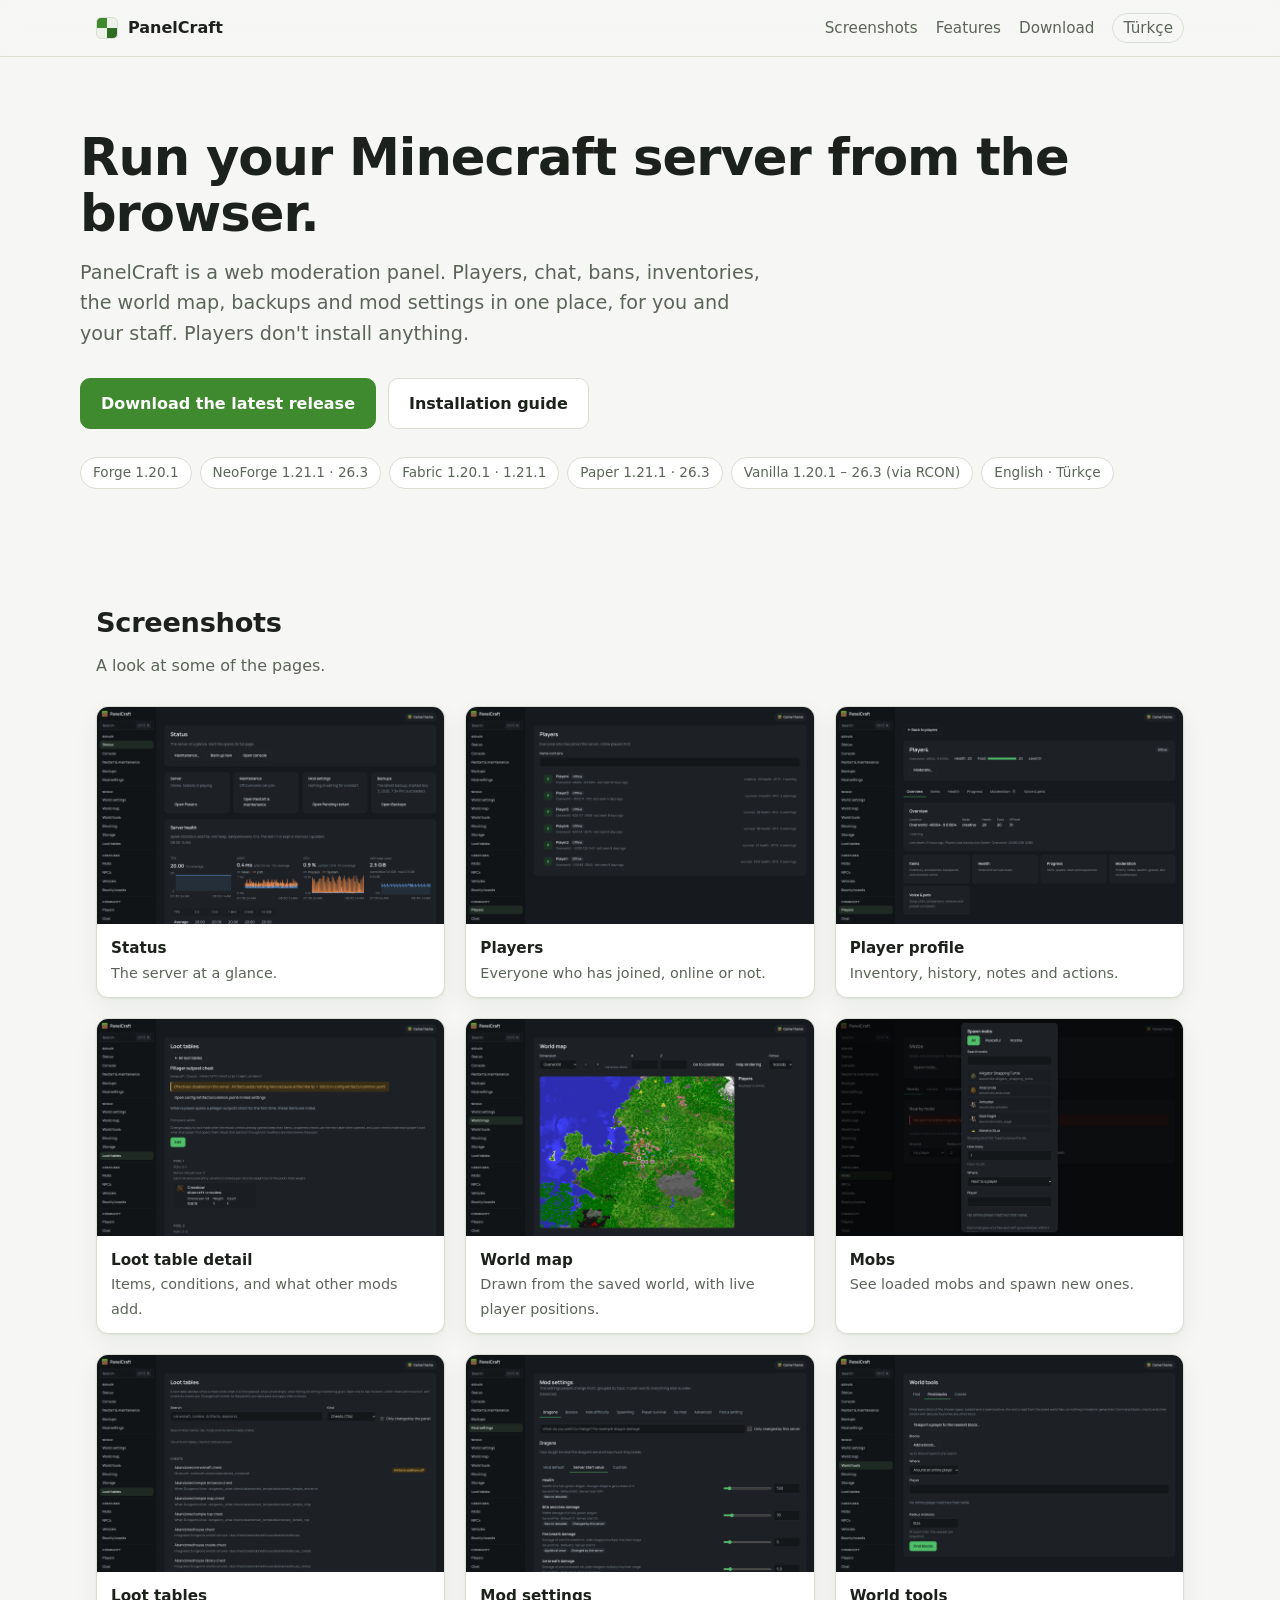
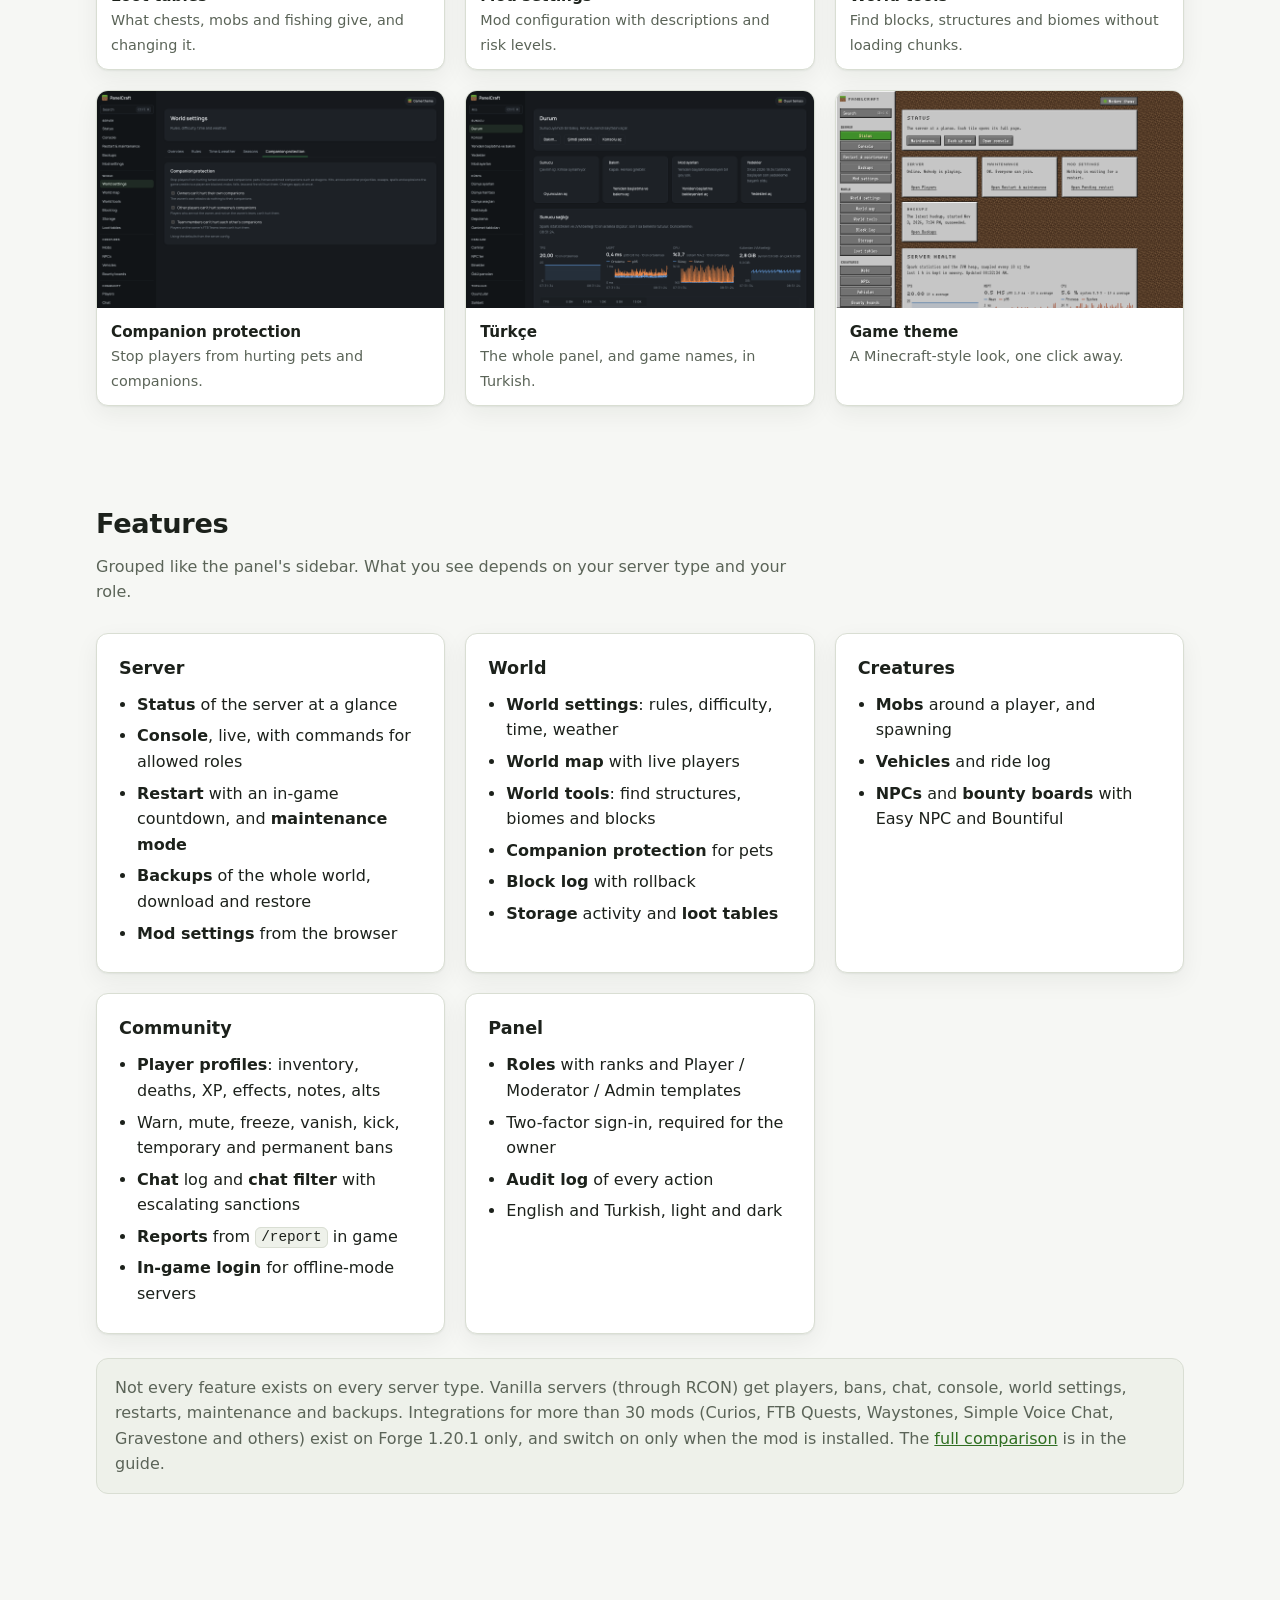
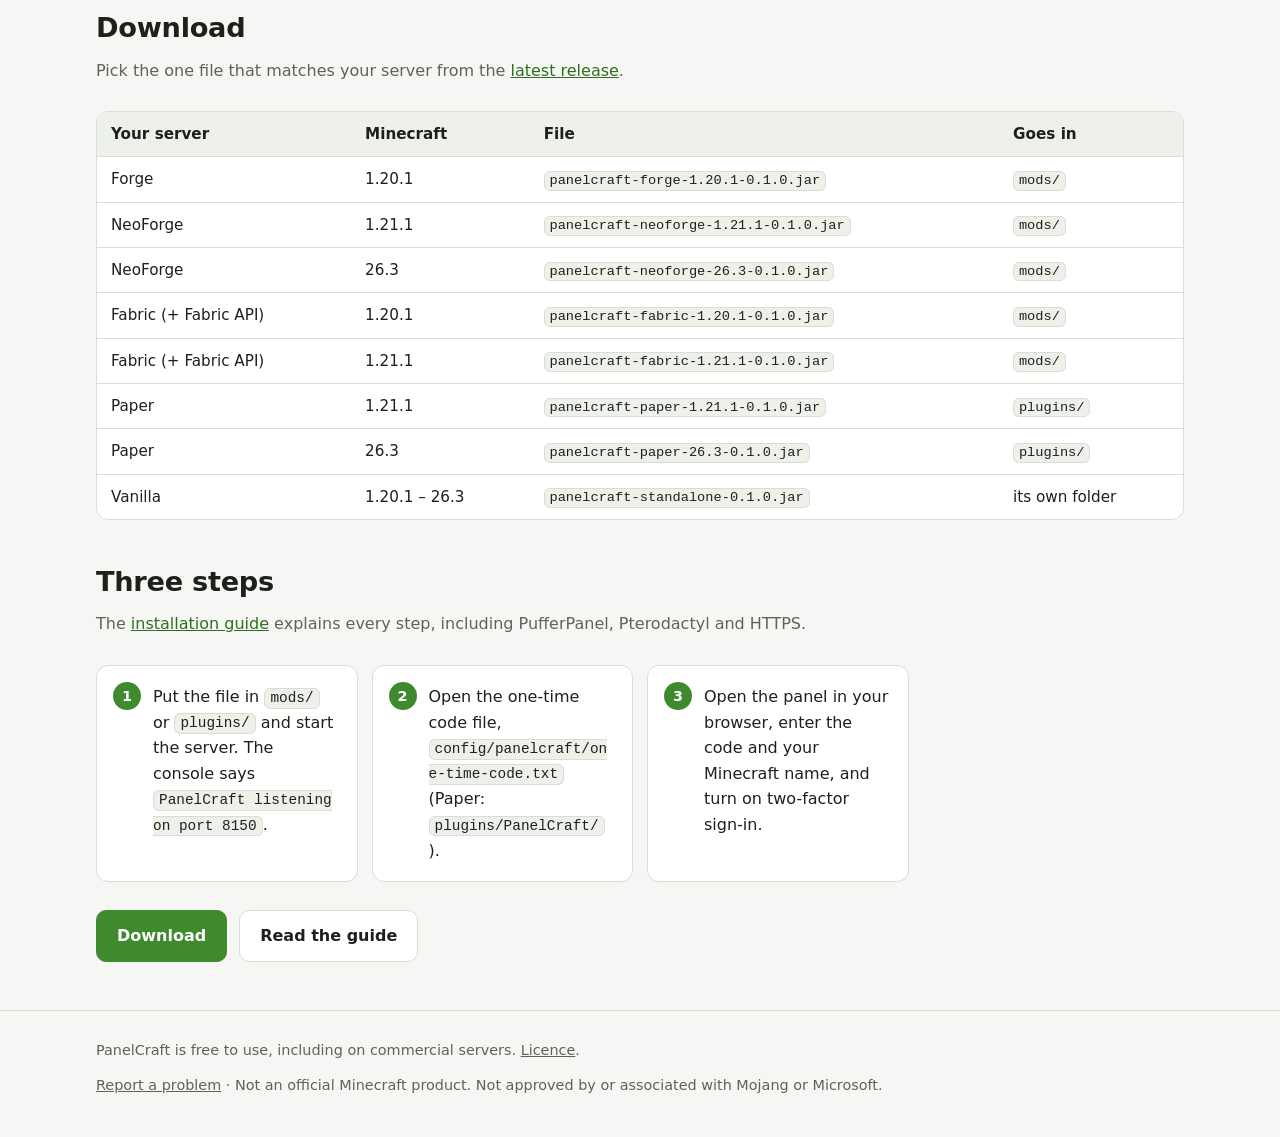
==== docs/index.html @ 31ed97be "Add the PanelCraft readme in English and Turkish, the licence, third-party notices, the project page" ====
<!doctype html>
<html lang="en">
<head>
<meta charset="utf-8">
<meta name="viewport" content="width=device-width, initial-scale=1">
<title>PanelCraft</title>
<meta name="description" content="A web moderation panel for Minecraft servers. Forge, NeoForge, Fabric, Paper and vanilla. Free to use.">
<meta name="color-scheme" content="light dark">
<link rel="alternate" hreflang="tr" href="tr.html">
<link rel="stylesheet" href="style.css">
</head>
<body>

<header class="top">
  <div class="wrap">
    <a class="brand" href="./"><span class="brand-mark" aria-hidden="true"></span>PanelCraft</a>
    <nav aria-label="Main">
      <a class="hide-sm" href="#screenshots">Screenshots</a>
      <a class="hide-sm" href="#features">Features</a>
      <a class="hide-sm" href="#download">Download</a>
      <a class="lang" href="tr.html" hreflang="tr" lang="tr">Türkçe</a>
    </nav>
  </div>
</header>

<main>
  <div class="wrap hero">
    <h1>Run your Minecraft server from the browser.</h1>
    <p class="lede">PanelCraft is a web moderation panel. Players, chat, bans, inventories, the world map, backups and mod settings in one place, for you and your staff. Players don't install anything.</p>
    <div class="cta">
      <a class="btn primary" href="https://github.com/panelcraft/panelcraft/releases/latest">Download the latest release</a>
      <a class="btn" href="https://github.com/panelcraft/panelcraft#install">Installation guide</a>
    </div>
    <ul class="platforms" aria-label="Supported servers">
      <li>Forge 1.20.1</li>
      <li>NeoForge 1.21.1 · 26.3</li>
      <li>Fabric 1.20.1 · 1.21.1</li>
      <li>Paper 1.21.1 · 26.3</li>
      <li>Vanilla 1.20.1 – 26.3 (via RCON)</li>
      <li>English · Türkçe</li>
    </ul>
  </div>

  <section id="screenshots">
    <div class="wrap">
      <h2>Screenshots</h2>
      <p class="sub">A look at some of the pages.</p>
      <div class="gallery">
        <figure class="shot" data-placeholder="status.png"><img src="screenshots/status.png" alt="Status page" loading="lazy" onerror="this.parentNode.classList.add('missing')"><figcaption><b>Status</b><span>The server at a glance.</span></figcaption></figure>
        <figure class="shot" data-placeholder="players.png"><img src="screenshots/players.png" alt="Players page" loading="lazy" onerror="this.parentNode.classList.add('missing')"><figcaption><b>Players</b><span>Everyone who has joined, online or not.</span></figcaption></figure>
        <figure class="shot" data-placeholder="profile.png"><img src="screenshots/profile.png" alt="Player profile" loading="lazy" onerror="this.parentNode.classList.add('missing')"><figcaption><b>Player profile</b><span>Inventory, history, notes and actions.</span></figcaption></figure>
        <figure class="shot" data-placeholder="loot-detail.png"><img src="screenshots/loot-detail.png" alt="Loot table detail" loading="lazy" onerror="this.parentNode.classList.add('missing')"><figcaption><b>Loot table detail</b><span>Items, conditions, and what other mods add.</span></figcaption></figure>
        <figure class="shot" data-placeholder="map.png"><img src="screenshots/map.png" alt="World map" loading="lazy" onerror="this.parentNode.classList.add('missing')"><figcaption><b>World map</b><span>Drawn from the saved world, with live player positions.</span></figcaption></figure>
        <figure class="shot" data-placeholder="spawn-mobs.png"><img src="screenshots/spawn-mobs.png" alt="Spawning mobs" loading="lazy" onerror="this.parentNode.classList.add('missing')"><figcaption><b>Mobs</b><span>See loaded mobs and spawn new ones.</span></figcaption></figure>
        <figure class="shot" data-placeholder="loot.png"><img src="screenshots/loot.png" alt="Loot tables" loading="lazy" onerror="this.parentNode.classList.add('missing')"><figcaption><b>Loot tables</b><span>What chests, mobs and fishing give, and changing it.</span></figcaption></figure>
        <figure class="shot" data-placeholder="mod-settings.png"><img src="screenshots/mod-settings.png" alt="Mod settings" loading="lazy" onerror="this.parentNode.classList.add('missing')"><figcaption><b>Mod settings</b><span>Mod configuration with descriptions and risk levels.</span></figcaption></figure>
        <figure class="shot" data-placeholder="find-blocks.png"><img src="screenshots/find-blocks.png" alt="Finding blocks" loading="lazy" onerror="this.parentNode.classList.add('missing')"><figcaption><b>World tools</b><span>Find blocks, structures and biomes without loading chunks.</span></figcaption></figure>
        <figure class="shot" data-placeholder="companion-protection.png"><img src="screenshots/companion-protection.png" alt="Companion protection" loading="lazy" onerror="this.parentNode.classList.add('missing')"><figcaption><b>Companion protection</b><span>Stop players from hurting pets and companions.</span></figcaption></figure>
        <figure class="shot" data-placeholder="turkish.png"><img src="screenshots/turkish.png" alt="The panel in Turkish" loading="lazy" onerror="this.parentNode.classList.add('missing')"><figcaption><b>Türkçe</b><span>The whole panel, and game names, in Turkish.</span></figcaption></figure>
        <figure class="shot" data-placeholder="game-theme.png"><img src="screenshots/game-theme.png" alt="Game theme" loading="lazy" onerror="this.parentNode.classList.add('missing')"><figcaption><b>Game theme</b><span>A Minecraft-style look, one click away.</span></figcaption></figure>
      </div>
    </div>
  </section>

  <section id="features">
    <div class="wrap">
      <h2>Features</h2>
      <p class="sub">Grouped like the panel's sidebar. What you see depends on your server type and your role.</p>
      <div class="groups">
        <div class="group">
          <h3>Server</h3>
          <ul>
            <li><b>Status</b> of the server at a glance</li>
            <li><b>Console</b>, live, with commands for allowed roles</li>
            <li><b>Restart</b> with an in-game countdown, and <b>maintenance mode</b></li>
            <li><b>Backups</b> of the whole world, download and restore</li>
            <li><b>Mod settings</b> from the browser</li>
          </ul>
        </div>
        <div class="group">
          <h3>World</h3>
          <ul>
            <li><b>World settings</b>: rules, difficulty, time, weather</li>
            <li><b>World map</b> with live players</li>
            <li><b>World tools</b>: find structures, biomes and blocks</li>
            <li><b>Companion protection</b> for pets</li>
            <li><b>Block log</b> with rollback</li>
            <li><b>Storage</b> activity and <b>loot tables</b></li>
          </ul>
        </div>
        <div class="group">
          <h3>Creatures</h3>
          <ul>
            <li><b>Mobs</b> around a player, and spawning</li>
            <li><b>Vehicles</b> and ride log</li>
            <li><b>NPCs</b> and <b>bounty boards</b> with Easy NPC and Bountiful</li>
          </ul>
        </div>
        <div class="group">
          <h3>Community</h3>
          <ul>
            <li><b>Player profiles</b>: inventory, deaths, XP, effects, notes, alts</li>
            <li>Warn, mute, freeze, vanish, kick, temporary and permanent bans</li>
            <li><b>Chat</b> log and <b>chat filter</b> with escalating sanctions</li>
            <li><b>Reports</b> from <code>/report</code> in game</li>
            <li><b>In-game login</b> for offline-mode servers</li>
          </ul>
        </div>
        <div class="group">
          <h3>Panel</h3>
          <ul>
            <li><b>Roles</b> with ranks and Player / Moderator / Admin templates</li>
            <li>Two-factor sign-in, required for the owner</li>
            <li><b>Audit log</b> of every action</li>
            <li>English and Turkish, light and dark</li>
          </ul>
        </div>
      </div>
      <p class="note">Not every feature exists on every server type. Vanilla servers (through RCON) get players, bans, chat, console, world settings, restarts, maintenance and backups. Integrations for more than 30 mods (Curios, FTB Quests, Waystones, Simple Voice Chat, Gravestone and others) exist on Forge 1.20.1 only, and switch on only when the mod is installed. The <a href="https://github.com/panelcraft/panelcraft#what-each-server-type-can-do">full comparison</a> is in the guide.</p>
    </div>
  </section>

  <section id="download">
    <div class="wrap">
      <h2>Download</h2>
      <p class="sub">Pick the one file that matches your server from the <a href="https://github.com/panelcraft/panelcraft/releases/latest">latest release</a>.</p>
      <div class="table-scroll">
        <table>
          <thead><tr><th>Your server</th><th>Minecraft</th><th>File</th><th>Goes in</th></tr></thead>
          <tbody>
            <tr><td>Forge</td><td>1.20.1</td><td><code>panelcraft-forge-1.20.1-0.1.0.jar</code></td><td><code>mods/</code></td></tr>
            <tr><td>NeoForge</td><td>1.21.1</td><td><code>panelcraft-neoforge-1.21.1-0.1.0.jar</code></td><td><code>mods/</code></td></tr>
            <tr><td>NeoForge</td><td>26.3</td><td><code>panelcraft-neoforge-26.3-0.1.0.jar</code></td><td><code>mods/</code></td></tr>
            <tr><td>Fabric (+ Fabric API)</td><td>1.20.1</td><td><code>panelcraft-fabric-1.20.1-0.1.0.jar</code></td><td><code>mods/</code></td></tr>
            <tr><td>Fabric (+ Fabric API)</td><td>1.21.1</td><td><code>panelcraft-fabric-1.21.1-0.1.0.jar</code></td><td><code>mods/</code></td></tr>
            <tr><td>Paper</td><td>1.21.1</td><td><code>panelcraft-paper-1.21.1-0.1.0.jar</code></td><td><code>plugins/</code></td></tr>
            <tr><td>Paper</td><td>26.3</td><td><code>panelcraft-paper-26.3-0.1.0.jar</code></td><td><code>plugins/</code></td></tr>
            <tr><td>Vanilla</td><td>1.20.1 – 26.3</td><td><code>panelcraft-standalone-0.1.0.jar</code></td><td>its own folder</td></tr>
          </tbody>
        </table>
      </div>

      <h2 style="margin-top:40px">Three steps</h2>
      <p class="sub">The <a href="https://github.com/panelcraft/panelcraft#install">installation guide</a> explains every step, including PufferPanel, Pterodactyl and HTTPS.</p>
      <ol class="steps">
        <li>Put the file in <code>mods/</code> or <code>plugins/</code> and start the server. The console says <code>PanelCraft listening on port 8150</code>.</li>
        <li>Open the one-time code file, <code>config/panelcraft/one-time-code.txt</code> (Paper: <code>plugins/PanelCraft/</code>).</li>
        <li>Open the panel in your browser, enter the code and your Minecraft name, and turn on two-factor sign-in.</li>
      </ol>
      <div class="cta" style="margin-top:28px">
        <a class="btn primary" href="https://github.com/panelcraft/panelcraft/releases/latest">Download</a>
        <a class="btn" href="https://github.com/panelcraft/panelcraft#install">Read the guide</a>
      </div>
    </div>
  </section>
</main>

<footer>
  <div class="wrap">
    <span>PanelCraft is free to use, including on commercial servers. <a href="https://github.com/panelcraft/panelcraft/blob/main/LICENSE">Licence</a>.</span>
    <span><a href="https://github.com/panelcraft/panelcraft/issues">Report a problem</a> · Not an official Minecraft product. Not approved by or associated with Mojang or Microsoft.</span>
  </div>
</footer>

</body>
</html>
---- docs/style.css ----
:root {
  --bg: #f6f7f4;
  --surface: #ffffff;
  --surface-2: #eef1ea;
  --text: #1c211b;
  --muted: #5b6458;
  --line: #d9ded3;
  --accent: #3f8a2e;
  --accent-strong: #2f6e21;
  --accent-text: #ffffff;
  --shadow: 0 1px 2px rgba(20, 30, 15, .06), 0 8px 24px rgba(20, 30, 15, .06);
  --radius: 12px;
  --max: 1120px;
  color-scheme: light;
}

@media (prefers-color-scheme: dark) {
  :root {
    --bg: #111410;
    --surface: #181c17;
    --surface-2: #1f251d;
    --text: #e7ebe3;
    --muted: #a2ab9d;
    --line: #2c3429;
    --accent: #6cc04a;
    --accent-strong: #84d364;
    --accent-text: #0d1a08;
    --shadow: 0 1px 2px rgba(0, 0, 0, .3), 0 8px 24px rgba(0, 0, 0, .25);
    color-scheme: dark;
  }
}

* { box-sizing: border-box; }

html { scroll-behavior: smooth; }

body {
  margin: 0;
  background: var(--bg);
  color: var(--text);
  font: 16px/1.6 system-ui, -apple-system, "Segoe UI", Roboto, "Helvetica Neue", Arial, sans-serif;
  -webkit-font-smoothing: antialiased;
}

a { color: var(--accent-strong); }
a:hover { text-decoration-thickness: 2px; }

code {
  font: .9em/1.4 ui-monospace, SFMono-Regular, Menlo, Consolas, monospace;
  background: var(--surface-2);
  border: 1px solid var(--line);
  border-radius: 6px;
  padding: .1em .35em;
  overflow-wrap: anywhere;
}

.wrap { max-width: var(--max); margin: 0 auto; padding: 0 16px; }

.top {
  position: sticky;
  top: 0;
  z-index: 10;
  background: color-mix(in srgb, var(--bg) 88%, transparent);
  backdrop-filter: blur(8px);
  border-bottom: 1px solid var(--line);
}
.top .wrap { display: flex; align-items: center; gap: 16px; height: 56px; }
.brand { display: flex; align-items: center; gap: 10px; font-weight: 700; color: var(--text); text-decoration: none; }
.brand-mark {
  width: 22px; height: 22px; border-radius: 5px;
  background:
    linear-gradient(var(--accent) 0 0) 0 0 / 50% 50% no-repeat,
    linear-gradient(var(--accent-strong) 0 0) 100% 100% / 50% 50% no-repeat,
    var(--surface-2);
  border: 1px solid var(--line);
}
.top nav { margin-left: auto; display: flex; gap: 18px; align-items: center; }
.top nav a { color: var(--muted); text-decoration: none; font-size: .95rem; }
.top nav a:hover { color: var(--text); }
.lang { border: 1px solid var(--line); border-radius: 999px; padding: 2px 10px; }

@media (max-width: 640px) {
  .top nav a.hide-sm { display: none; }
}

.hero { padding: 72px 0 48px; }
.hero h1 { font-size: clamp(2rem, 5vw, 3.2rem); line-height: 1.1; margin: 0 0 16px; letter-spacing: -.02em; }
.hero p.lede { font-size: 1.2rem; color: var(--muted); max-width: 680px; margin: 0 0 28px; }
.cta { display: flex; flex-wrap: wrap; gap: 12px; }
.btn {
  display: inline-flex; align-items: center; gap: 8px;
  padding: 12px 20px; border-radius: 10px; font-weight: 600; text-decoration: none;
  border: 1px solid var(--line); color: var(--text); background: var(--surface);
}
.btn.primary { background: var(--accent); border-color: var(--accent); color: var(--accent-text); }
.btn.primary:hover { background: var(--accent-strong); border-color: var(--accent-strong); }
.platforms { display: flex; flex-wrap: wrap; gap: 8px; margin-top: 28px; padding: 0; list-style: none; }
.platforms li {
  font-size: .85rem; color: var(--muted); background: var(--surface);
  border: 1px solid var(--line); border-radius: 999px; padding: 4px 12px;
}

section { padding: 48px 0; }
section h2 { font-size: 1.7rem; margin: 0 0 8px; letter-spacing: -.01em; }
section > .wrap > p.sub { color: var(--muted); margin: 0 0 28px; max-width: 720px; }

.gallery { display: grid; grid-template-columns: repeat(auto-fill, minmax(min(100%, 320px), 1fr)); gap: 20px; }
.shot {
  margin: 0; background: var(--surface); border: 1px solid var(--line);
  border-radius: var(--radius); overflow: hidden; box-shadow: var(--shadow);
}
.shot img { display: block; width: 100%; height: auto; aspect-ratio: 16 / 10; object-fit: cover; object-position: top; background: var(--surface-2); }
.shot figcaption { padding: 12px 14px; font-size: .95rem; }
.shot figcaption b { display: block; }
.shot figcaption span { color: var(--muted); font-size: .9rem; }
.shot.missing img { display: none; }
.shot.missing::before {
  content: attr(data-placeholder);
  display: flex; align-items: center; justify-content: center;
  aspect-ratio: 16 / 10; color: var(--muted); font-size: .9rem;
  background: repeating-linear-gradient(45deg, var(--surface-2) 0 12px, var(--surface) 12px 24px);
  border-bottom: 1px solid var(--line);
}

.groups { display: grid; grid-template-columns: repeat(auto-fill, minmax(min(100%, 300px), 1fr)); gap: 20px; }
.group {
  background: var(--surface); border: 1px solid var(--line); border-radius: var(--radius);
  padding: 20px 22px; box-shadow: var(--shadow);
}
.group h3 { margin: 0 0 10px; font-size: 1.1rem; }
.group ul { margin: 0; padding-left: 18px; }
.group li { margin: 6px 0; }
.group li b { font-weight: 600; }

.note {
  margin-top: 24px; padding: 16px 18px; border-radius: var(--radius);
  background: var(--surface-2); border: 1px solid var(--line); color: var(--muted);
}

.table-scroll { overflow-x: auto; border: 1px solid var(--line); border-radius: var(--radius); background: var(--surface); }
table { border-collapse: collapse; width: 100%; min-width: 560px; font-size: .95rem; }
th, td { text-align: left; padding: 10px 14px; border-bottom: 1px solid var(--line); vertical-align: top; }
th { background: var(--surface-2); font-weight: 600; }
tr:last-child td { border-bottom: 0; }

.steps { counter-reset: step; list-style: none; padding: 0; margin: 0; display: grid; gap: 14px; grid-template-columns: repeat(auto-fill, minmax(min(100%, 240px), 1fr)); }
.steps li {
  counter-increment: step; background: var(--surface); border: 1px solid var(--line);
  border-radius: var(--radius); padding: 18px 18px 18px 56px; position: relative;
}
.steps li::before {
  content: counter(step); position: absolute; left: 16px; top: 16px;
  width: 28px; height: 28px; border-radius: 50%;
  background: var(--accent); color: var(--accent-text);
  display: flex; align-items: center; justify-content: center; font-weight: 700; font-size: .9rem;
}

footer { border-top: 1px solid var(--line); padding: 28px 0 40px; color: var(--muted); font-size: .9rem; }
footer .wrap { display: flex; flex-wrap: wrap; gap: 12px 24px; justify-content: space-between; }
footer a { color: var(--muted); }
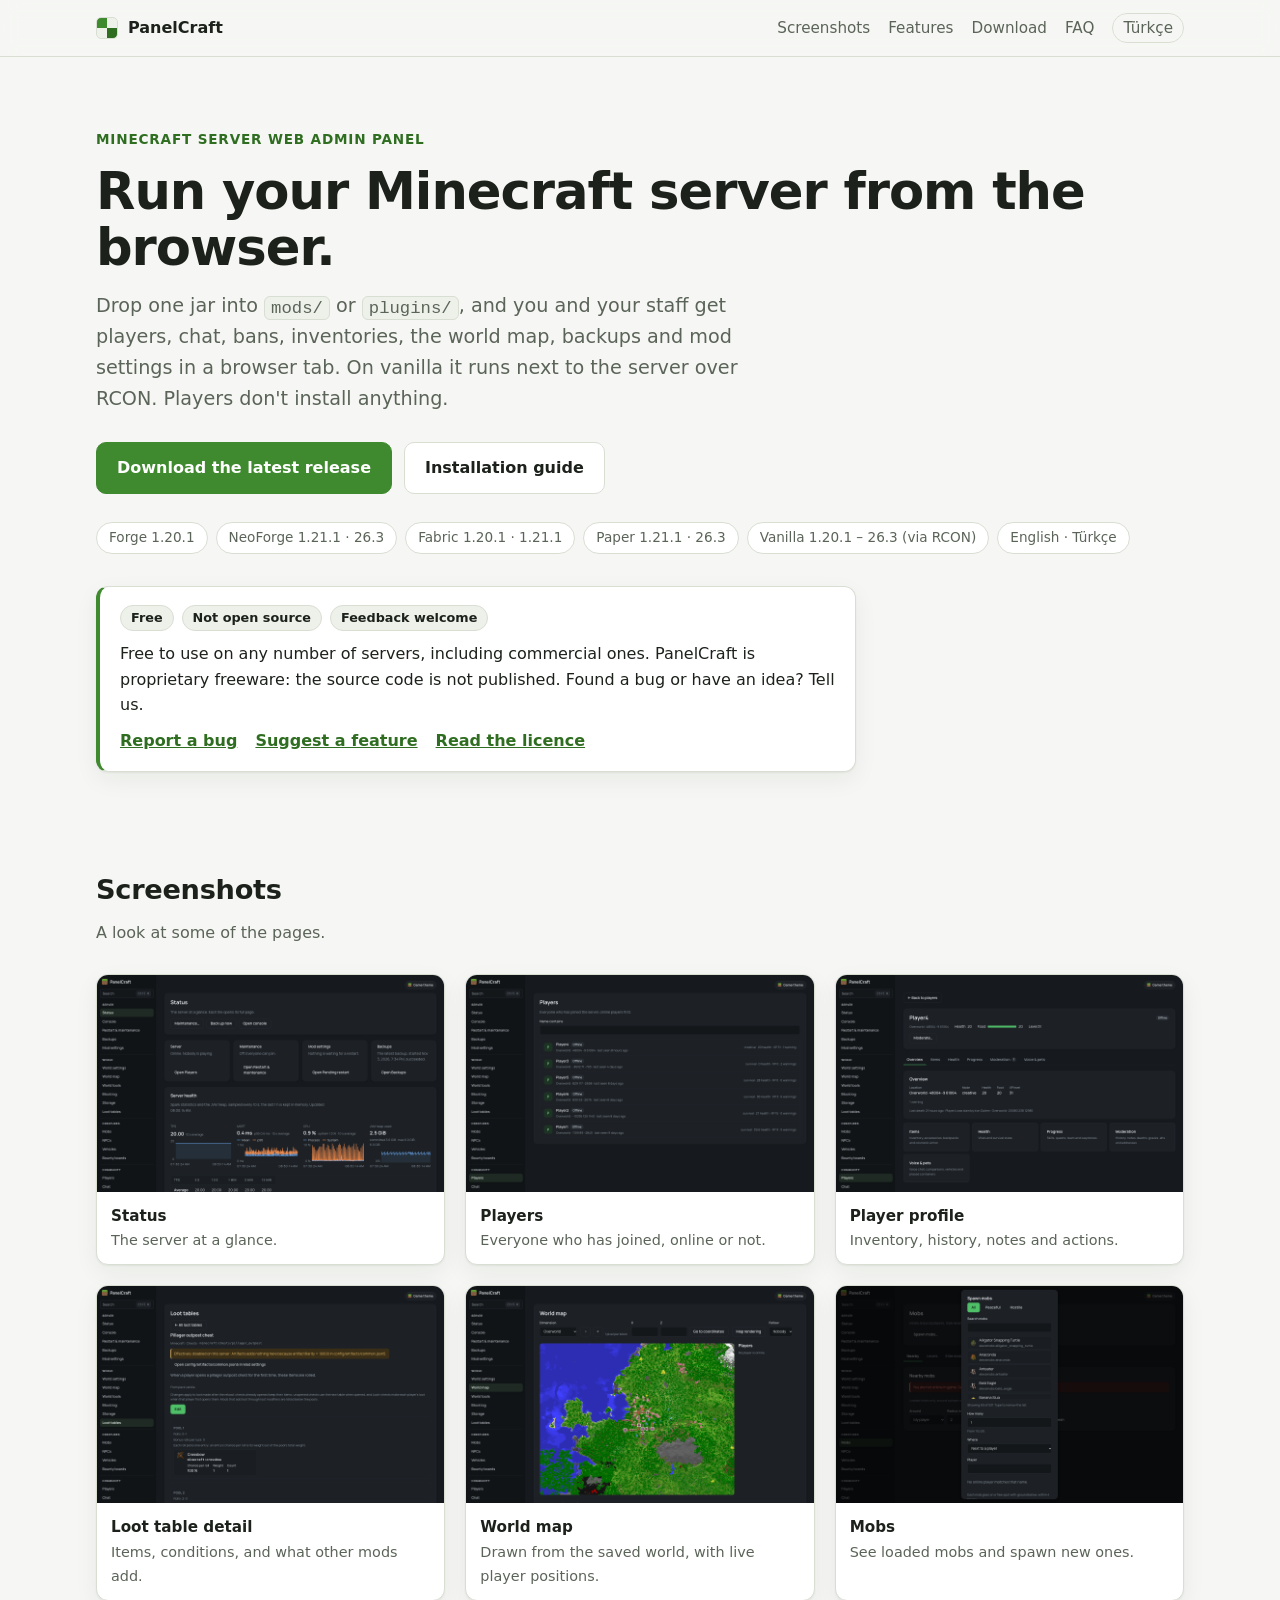
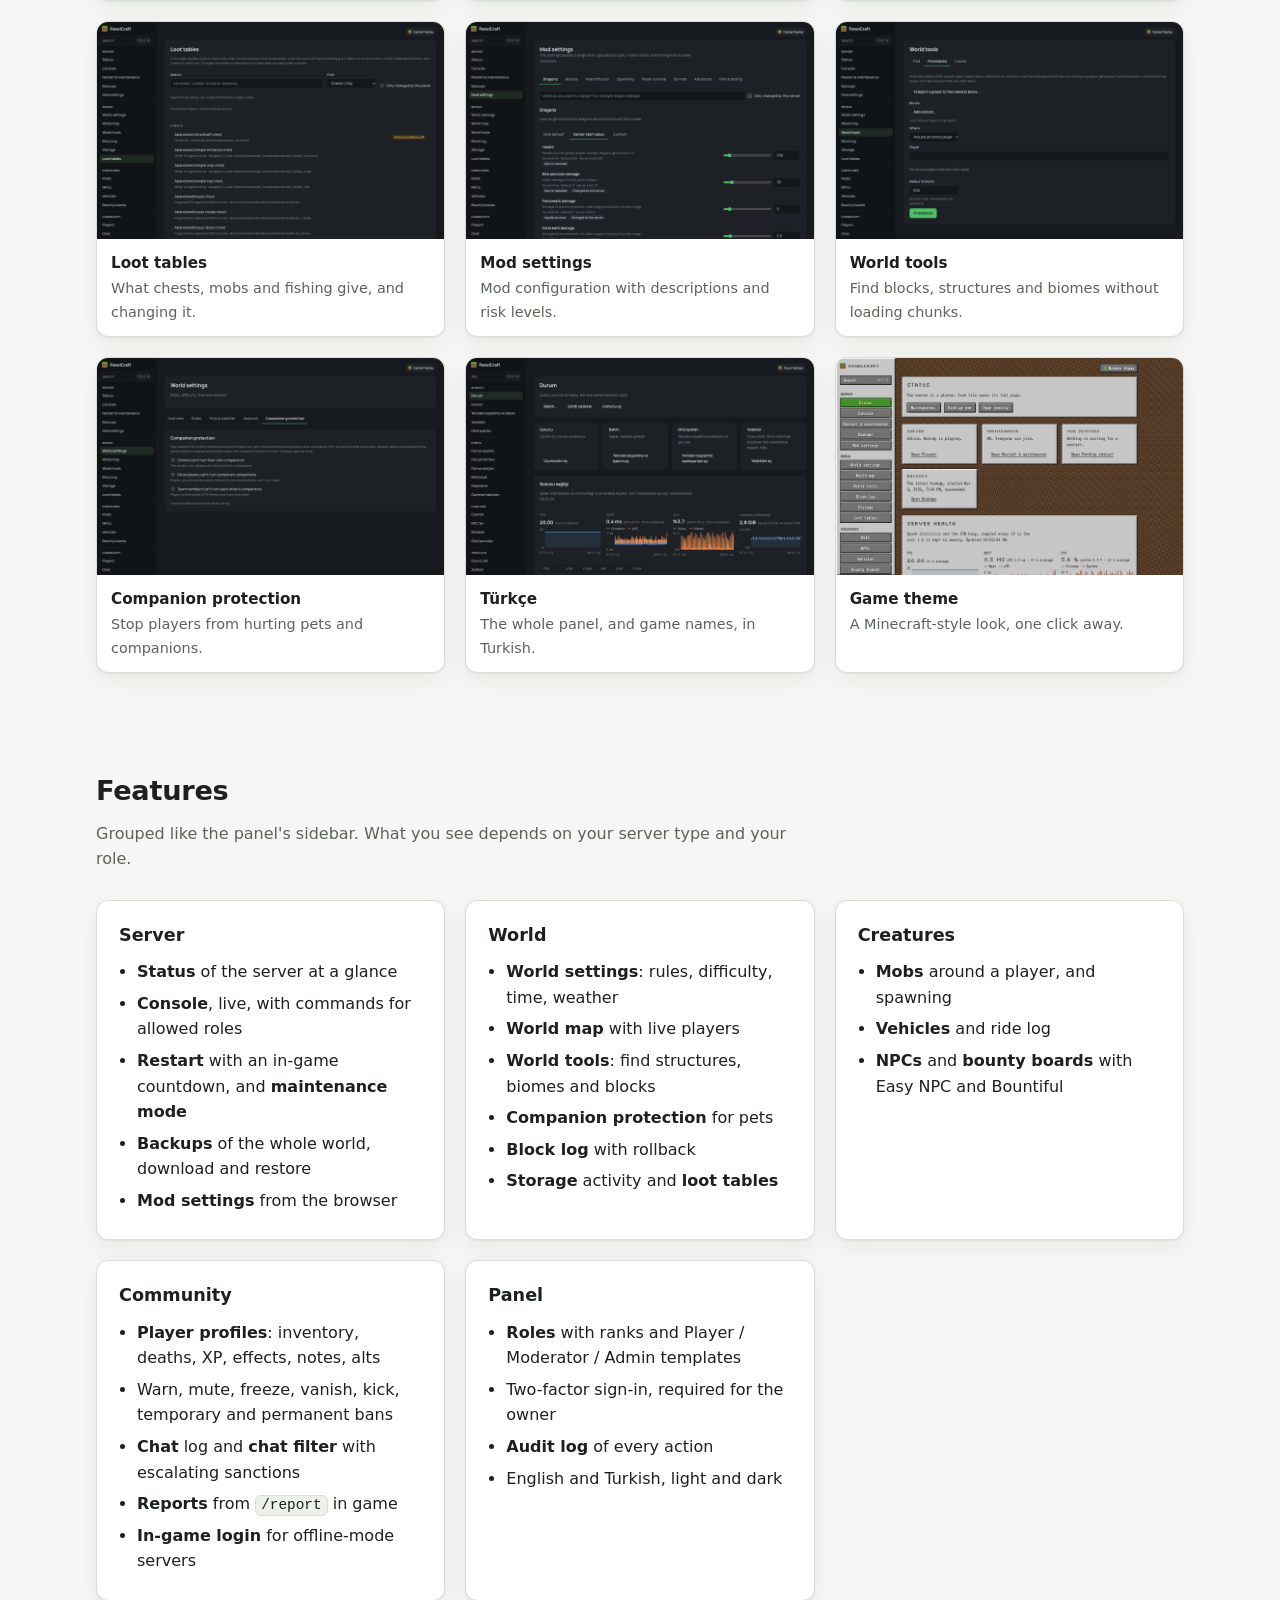
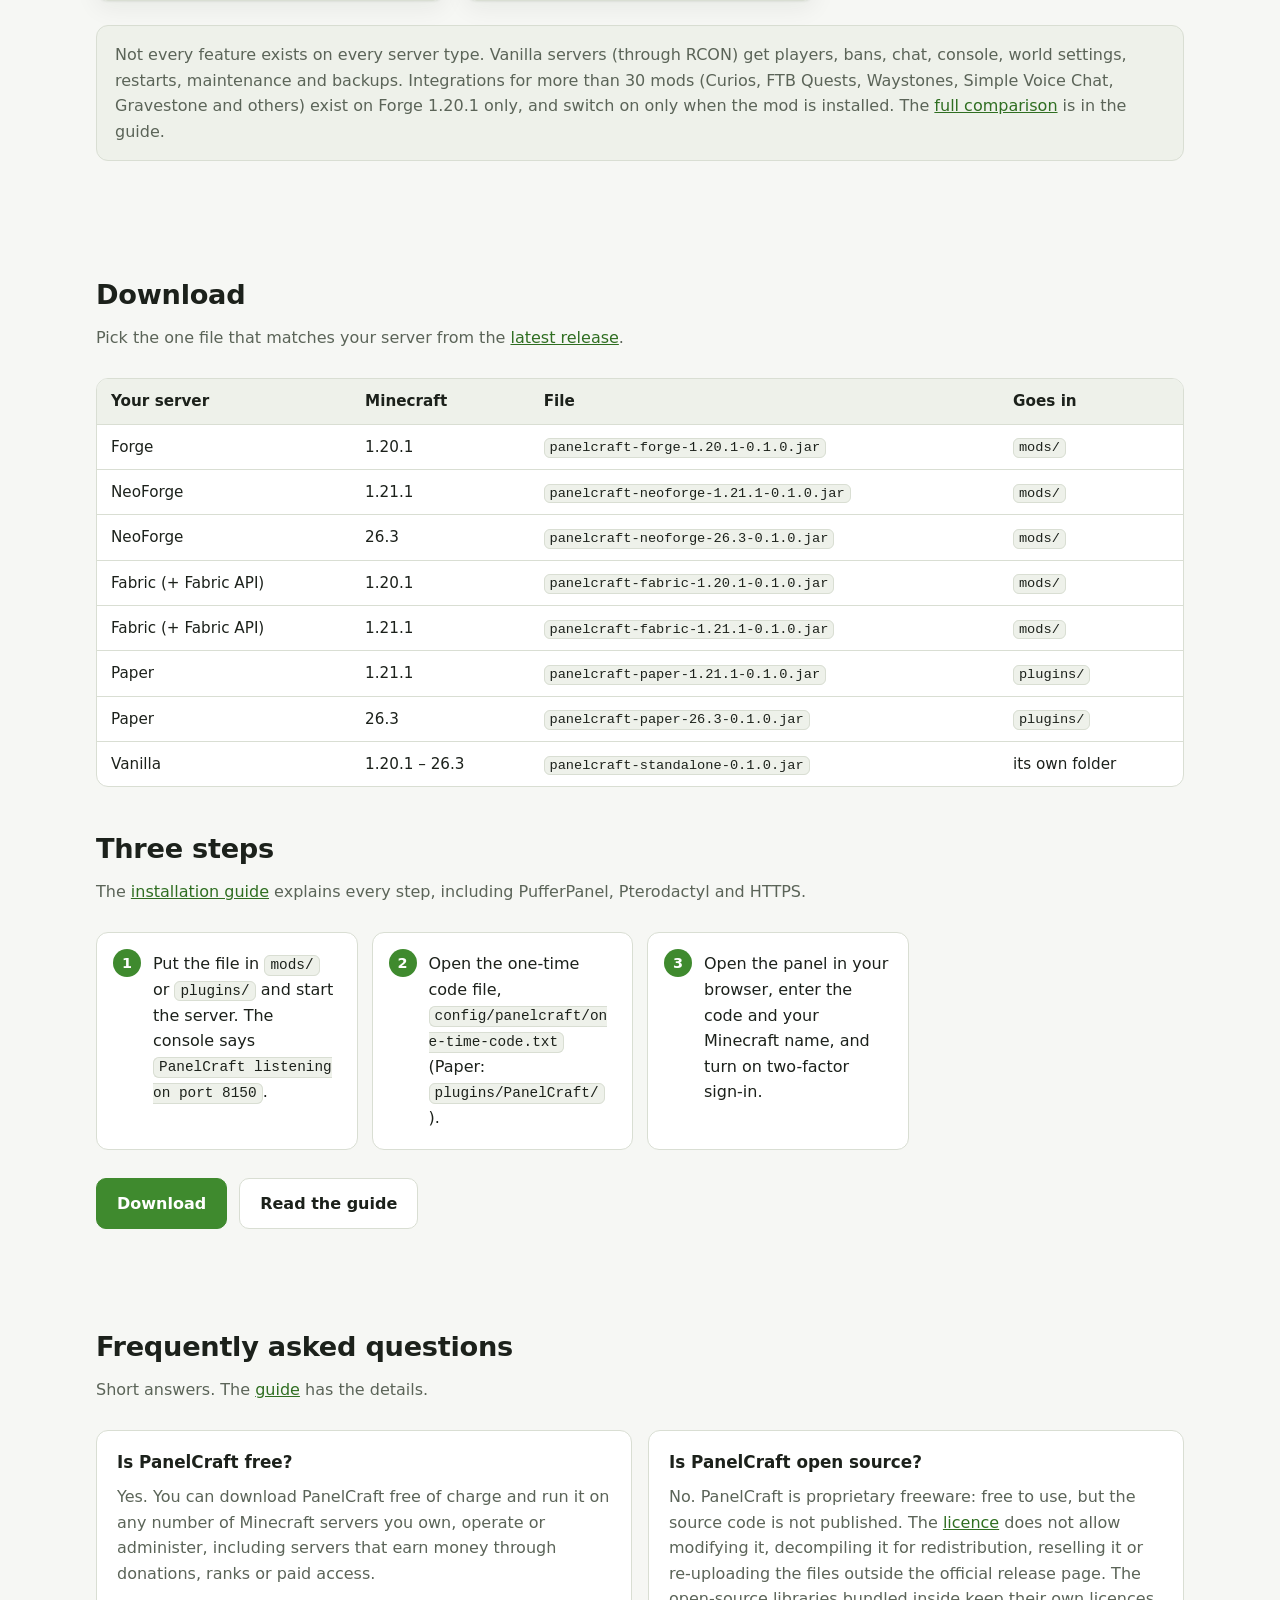
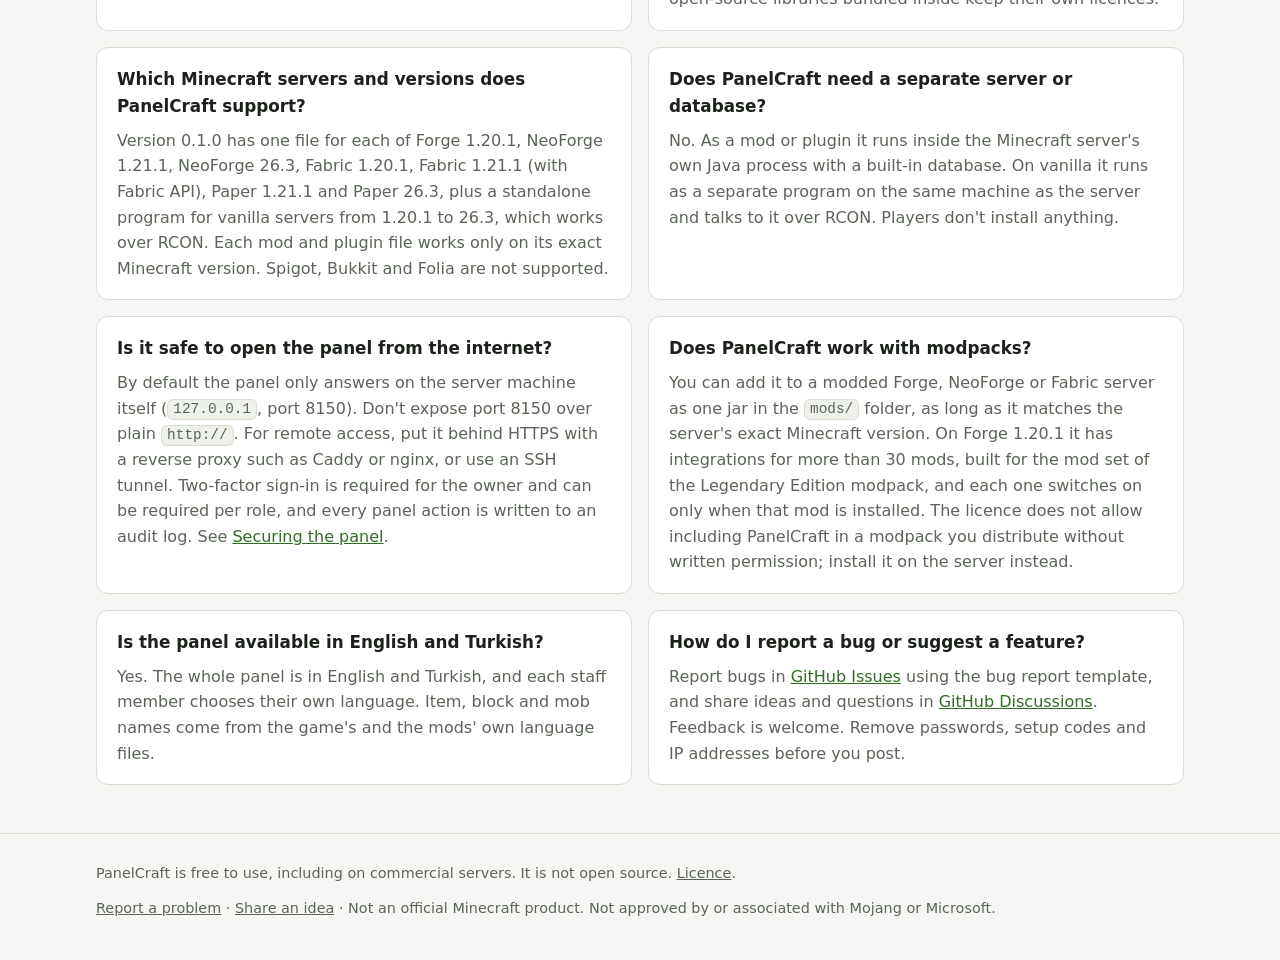
==== commit 821f026d: "Make PanelCraft easy to find for search and AI engines with llms.txt, structured data, an FAQ, a sit" ====
--- a/docs/index.html
+++ b/docs/index.html
@@ -3,11 +3,127 @@
 <head>
 <meta charset="utf-8">
 <meta name="viewport" content="width=device-width, initial-scale=1">
-<title>PanelCraft</title>
-<meta name="description" content="A web moderation panel for Minecraft servers. Forge, NeoForge, Fabric, Paper and vanilla. Free to use.">
+<title>PanelCraft: Minecraft server web admin and moderation panel for Forge, NeoForge, Fabric &amp; Paper</title>
+<meta name="description" content="PanelCraft is a free Minecraft server web admin and moderation panel for Forge, NeoForge, Fabric, Paper and vanilla (RCON). Players, chat, bans, world map, backups and mod settings in your browser. Free to use, not open source.">
 <meta name="color-scheme" content="light dark">
-<link rel="alternate" hreflang="tr" href="tr.html">
+<link rel="canonical" href="https://panelcraft.github.io/panelcraft/">
+<link rel="alternate" hreflang="en" href="https://panelcraft.github.io/panelcraft/">
+<link rel="alternate" hreflang="tr" href="https://panelcraft.github.io/panelcraft/tr.html">
+<link rel="alternate" hreflang="x-default" href="https://panelcraft.github.io/panelcraft/">
+<link rel="alternate" type="text/plain" title="llms.txt" href="https://panelcraft.github.io/panelcraft/llms.txt">
+<meta property="og:type" content="website">
+<meta property="og:site_name" content="PanelCraft">
+<meta property="og:title" content="PanelCraft: Minecraft server web admin panel">
+<meta property="og:description" content="A web moderation panel for Forge, NeoForge, Fabric, Paper and vanilla Minecraft servers. Free to use, including on commercial servers. Not open source.">
+<meta property="og:url" content="https://panelcraft.github.io/panelcraft/">
+<meta property="og:locale" content="en_US">
+<meta property="og:locale:alternate" content="tr_TR">
+<meta property="og:image" content="https://panelcraft.github.io/panelcraft/screenshots/status.png">
+<meta property="og:image:width" content="1440">
+<meta property="og:image:height" content="900">
+<meta property="og:image:alt" content="The PanelCraft status page">
+<meta name="twitter:card" content="summary_large_image">
+<meta name="twitter:title" content="PanelCraft: Minecraft server web admin panel">
+<meta name="twitter:description" content="A web moderation panel for Forge, NeoForge, Fabric, Paper and vanilla Minecraft servers. Free to use, not open source.">
+<meta name="twitter:image" content="https://panelcraft.github.io/panelcraft/screenshots/status.png">
+<meta name="twitter:image:alt" content="The PanelCraft status page">
 <link rel="stylesheet" href="style.css">
+<script type="application/ld+json">
+{
+  "@context": "https://schema.org",
+  "@type": "SoftwareApplication",
+  "name": "PanelCraft",
+  "description": "A web admin and moderation panel for Minecraft servers. Runs as a mod or plugin on Forge, NeoForge, Fabric and Paper, or as a standalone program next to a vanilla server over RCON. Free to use, not open source.",
+  "url": "https://panelcraft.github.io/panelcraft/",
+  "applicationCategory": "UtilitiesApplication",
+  "applicationSubCategory": "Minecraft server administration",
+  "operatingSystem": "Java",
+  "softwareVersion": "0.1.0",
+  "datePublished": "2026-11-08",
+  "downloadUrl": "https://github.com/panelcraft/panelcraft/releases/tag/v0.1.0",
+  "installUrl": "https://github.com/panelcraft/panelcraft#install",
+  "softwareHelp": "https://github.com/panelcraft/panelcraft#readme",
+  "license": "https://github.com/panelcraft/panelcraft/blob/main/LICENSE",
+  "isAccessibleForFree": true,
+  "inLanguage": ["en", "tr"],
+  "softwareRequirements": "Java 17, 21 or 25 (depending on the Minecraft version); Linux, Windows or macOS",
+  "screenshot": [
+    "https://panelcraft.github.io/panelcraft/screenshots/status.png",
+    "https://panelcraft.github.io/panelcraft/screenshots/players.png",
+    "https://panelcraft.github.io/panelcraft/screenshots/map.png"
+  ],
+  "offers": {
+    "@type": "Offer",
+    "price": "0",
+    "priceCurrency": "USD"
+  },
+  "featureList": [
+    "Forge 1.20.1, NeoForge 1.21.1 and 26.3, Fabric 1.20.1 and 1.21.1, Paper 1.21.1 and 26.3",
+    "Vanilla 1.20.1 to 26.3 through a standalone program over RCON",
+    "Live console, restarts with an in-game countdown, maintenance mode",
+    "World backups with download and restore",
+    "Mod settings editor",
+    "World map with live player positions",
+    "Find structures, biomes and blocks without loading chunks",
+    "Block log with rollback",
+    "Loot table viewer and editor",
+    "Player profiles with inventory, history and notes",
+    "Warn, mute, freeze, vanish, kick, temporary and permanent bans",
+    "Chat log and chat filter with escalating sanctions",
+    "In-game reports and in-game login for offline-mode servers",
+    "Staff roles with templates, two-factor sign-in and an audit log",
+    "English and Turkish, light and dark"
+  ]
+}
+</script>
+<script type="application/ld+json">
+{
+  "@context": "https://schema.org",
+  "@type": "FAQPage",
+  "mainEntity": [
+    {
+      "@type": "Question",
+      "name": "Is PanelCraft free?",
+      "acceptedAnswer": { "@type": "Answer", "text": "Yes. You can download PanelCraft free of charge and run it on any number of Minecraft servers you own, operate or administer, including servers that earn money through donations, ranks or paid access." }
+    },
+    {
+      "@type": "Question",
+      "name": "Is PanelCraft open source?",
+      "acceptedAnswer": { "@type": "Answer", "text": "No. PanelCraft is proprietary freeware: free to use, but the source code is not published. The licence does not allow modifying it, decompiling it for redistribution, reselling it or re-uploading the files outside the official release page. The open-source libraries bundled inside keep their own licences." }
+    },
+    {
+      "@type": "Question",
+      "name": "Which Minecraft servers and versions does PanelCraft support?",
+      "acceptedAnswer": { "@type": "Answer", "text": "Version 0.1.0 has one file for each of Forge 1.20.1, NeoForge 1.21.1, NeoForge 26.3, Fabric 1.20.1, Fabric 1.21.1 (with Fabric API), Paper 1.21.1 and Paper 26.3, plus a standalone program for vanilla servers from 1.20.1 to 26.3, which works over RCON. Each mod and plugin file works only on its exact Minecraft version. Spigot, Bukkit and Folia are not supported." }
+    },
+    {
+      "@type": "Question",
+      "name": "Does PanelCraft need a separate server or database?",
+      "acceptedAnswer": { "@type": "Answer", "text": "No. As a mod or plugin it runs inside the Minecraft server's own Java process with a built-in database. On vanilla it runs as a separate program on the same machine as the server and talks to it over RCON. Players don't install anything." }
+    },
+    {
+      "@type": "Question",
+      "name": "Is it safe to open the panel from the internet?",
+      "acceptedAnswer": { "@type": "Answer", "text": "By default the panel only answers on the server machine itself (127.0.0.1, port 8150). Don't expose port 8150 over plain http. For remote access, put it behind HTTPS with a reverse proxy such as Caddy or nginx, or use an SSH tunnel. Two-factor sign-in is required for the owner and can be required per role, and every panel action is written to an audit log." }
+    },
+    {
+      "@type": "Question",
+      "name": "Does PanelCraft work with modpacks?",
+      "acceptedAnswer": { "@type": "Answer", "text": "You can add it to a modded Forge, NeoForge or Fabric server as one jar in the mods folder, as long as it matches the server's exact Minecraft version. On Forge 1.20.1 it has integrations for more than 30 mods, built for the mod set of the Legendary Edition modpack, and each one switches on only when that mod is installed. The licence does not allow including PanelCraft in a modpack you distribute without written permission; install it on the server instead." }
+    },
+    {
+      "@type": "Question",
+      "name": "Is the panel available in English and Turkish?",
+      "acceptedAnswer": { "@type": "Answer", "text": "Yes. The whole panel is in English and Turkish, and each staff member chooses their own language. Item, block and mob names come from the game's and the mods' own language files." }
+    },
+    {
+      "@type": "Question",
+      "name": "How do I report a bug or suggest a feature?",
+      "acceptedAnswer": { "@type": "Answer", "text": "Report bugs in GitHub Issues at https://github.com/panelcraft/panelcraft/issues using the bug report template, and share ideas and questions in GitHub Discussions at https://github.com/panelcraft/panelcraft/discussions. Feedback is welcome. Remove passwords, setup codes and IP addresses before you post." }
+    }
+  ]
+}
+</script>
 </head>
 <body>
 
@@ -18,6 +134,7 @@
       <a class="hide-sm" href="#screenshots">Screenshots</a>
       <a class="hide-sm" href="#features">Features</a>
       <a class="hide-sm" href="#download">Download</a>
+      <a class="hide-sm" href="#faq">FAQ</a>
       <a class="lang" href="tr.html" hreflang="tr" lang="tr">Türkçe</a>
     </nav>
   </div>
@@ -25,8 +142,9 @@
 
 <main>
   <div class="wrap hero">
+    <p class="eyebrow">Minecraft server web admin panel</p>
     <h1>Run your Minecraft server from the browser.</h1>
-    <p class="lede">PanelCraft is a web moderation panel. Players, chat, bans, inventories, the world map, backups and mod settings in one place, for you and your staff. Players don't install anything.</p>
+    <p class="lede">Drop one jar into <code>mods/</code> or <code>plugins/</code>, and you and your staff get players, chat, bans, inventories, the world map, backups and mod settings in a browser tab. On vanilla it runs next to the server over RCON. Players don't install anything.</p>
     <div class="cta">
       <a class="btn primary" href="https://github.com/panelcraft/panelcraft/releases/latest">Download the latest release</a>
       <a class="btn" href="https://github.com/panelcraft/panelcraft#install">Installation guide</a>
@@ -39,6 +157,11 @@
       <li>Vanilla 1.20.1 – 26.3 (via RCON)</li>
       <li>English · Türkçe</li>
     </ul>
+    <aside class="strip" aria-label="Licence and feedback">
+      <p class="strip-tags"><span>Free</span><span>Not open source</span><span>Feedback welcome</span></p>
+      <p>Free to use on any number of servers, including commercial ones. PanelCraft is proprietary freeware: the source code is not published. Found a bug or have an idea? Tell us.</p>
+      <p class="strip-links"><a href="https://github.com/panelcraft/panelcraft/issues/new?template=bug_report.md">Report a bug</a> <a href="https://github.com/panelcraft/panelcraft/discussions">Suggest a feature</a> <a href="https://github.com/panelcraft/panelcraft/blob/main/LICENSE">Read the licence</a></p>
+    </aside>
   </div>
 
   <section id="screenshots">
@@ -153,12 +276,53 @@
       </div>
     </div>
   </section>
+
+  <section id="faq">
+    <div class="wrap">
+      <h2>Frequently asked questions</h2>
+      <p class="sub">Short answers. The <a href="https://github.com/panelcraft/panelcraft#readme">guide</a> has the details.</p>
+      <div class="faq">
+        <div class="qa">
+          <h3>Is PanelCraft free?</h3>
+          <p>Yes. You can download PanelCraft free of charge and run it on any number of Minecraft servers you own, operate or administer, including servers that earn money through donations, ranks or paid access.</p>
+        </div>
+        <div class="qa">
+          <h3>Is PanelCraft open source?</h3>
+          <p>No. PanelCraft is proprietary freeware: free to use, but the source code is not published. The <a href="https://github.com/panelcraft/panelcraft/blob/main/LICENSE">licence</a> does not allow modifying it, decompiling it for redistribution, reselling it or re-uploading the files outside the official release page. The open-source libraries bundled inside keep their own licences.</p>
+        </div>
+        <div class="qa">
+          <h3>Which Minecraft servers and versions does PanelCraft support?</h3>
+          <p>Version 0.1.0 has one file for each of Forge 1.20.1, NeoForge 1.21.1, NeoForge 26.3, Fabric 1.20.1, Fabric 1.21.1 (with Fabric API), Paper 1.21.1 and Paper 26.3, plus a standalone program for vanilla servers from 1.20.1 to 26.3, which works over RCON. Each mod and plugin file works only on its exact Minecraft version. Spigot, Bukkit and Folia are not supported.</p>
+        </div>
+        <div class="qa">
+          <h3>Does PanelCraft need a separate server or database?</h3>
+          <p>No. As a mod or plugin it runs inside the Minecraft server's own Java process with a built-in database. On vanilla it runs as a separate program on the same machine as the server and talks to it over RCON. Players don't install anything.</p>
+        </div>
+        <div class="qa">
+          <h3>Is it safe to open the panel from the internet?</h3>
+          <p>By default the panel only answers on the server machine itself (<code>127.0.0.1</code>, port 8150). Don't expose port 8150 over plain <code>http://</code>. For remote access, put it behind HTTPS with a reverse proxy such as Caddy or nginx, or use an SSH tunnel. Two-factor sign-in is required for the owner and can be required per role, and every panel action is written to an audit log. See <a href="https://github.com/panelcraft/panelcraft#securing-the-panel">Securing the panel</a>.</p>
+        </div>
+        <div class="qa">
+          <h3>Does PanelCraft work with modpacks?</h3>
+          <p>You can add it to a modded Forge, NeoForge or Fabric server as one jar in the <code>mods/</code> folder, as long as it matches the server's exact Minecraft version. On Forge 1.20.1 it has integrations for more than 30 mods, built for the mod set of the Legendary Edition modpack, and each one switches on only when that mod is installed. The licence does not allow including PanelCraft in a modpack you distribute without written permission; install it on the server instead.</p>
+        </div>
+        <div class="qa">
+          <h3>Is the panel available in English and Turkish?</h3>
+          <p>Yes. The whole panel is in English and Turkish, and each staff member chooses their own language. Item, block and mob names come from the game's and the mods' own language files.</p>
+        </div>
+        <div class="qa">
+          <h3>How do I report a bug or suggest a feature?</h3>
+          <p>Report bugs in <a href="https://github.com/panelcraft/panelcraft/issues">GitHub Issues</a> using the bug report template, and share ideas and questions in <a href="https://github.com/panelcraft/panelcraft/discussions">GitHub Discussions</a>. Feedback is welcome. Remove passwords, setup codes and IP addresses before you post.</p>
+        </div>
+      </div>
+    </div>
+  </section>
 </main>
 
 <footer>
   <div class="wrap">
-    <span>PanelCraft is free to use, including on commercial servers. <a href="https://github.com/panelcraft/panelcraft/blob/main/LICENSE">Licence</a>.</span>
-    <span><a href="https://github.com/panelcraft/panelcraft/issues">Report a problem</a> · Not an official Minecraft product. Not approved by or associated with Mojang or Microsoft.</span>
+    <span>PanelCraft is free to use, including on commercial servers. It is not open source. <a href="https://github.com/panelcraft/panelcraft/blob/main/LICENSE">Licence</a>.</span>
+    <span><a href="https://github.com/panelcraft/panelcraft/issues">Report a problem</a> · <a href="https://github.com/panelcraft/panelcraft/discussions">Share an idea</a> · Not an official Minecraft product. Not approved by or associated with Mojang or Microsoft.</span>
   </div>
 </footer>
 
--- a/docs/style.css
+++ b/docs/style.css
@@ -83,7 +83,7 @@
   .top nav a.hide-sm { display: none; }
 }
 
-.hero { padding: 72px 0 48px; }
+.hero { padding-top: 72px; padding-bottom: 48px; }
 .hero h1 { font-size: clamp(2rem, 5vw, 3.2rem); line-height: 1.1; margin: 0 0 16px; letter-spacing: -.02em; }
 .hero p.lede { font-size: 1.2rem; color: var(--muted); max-width: 680px; margin: 0 0 28px; }
 .cta { display: flex; flex-wrap: wrap; gap: 12px; }
@@ -158,3 +158,30 @@
 footer { border-top: 1px solid var(--line); padding: 28px 0 40px; color: var(--muted); font-size: .9rem; }
 footer .wrap { display: flex; flex-wrap: wrap; gap: 12px 24px; justify-content: space-between; }
 footer a { color: var(--muted); }
+
+.eyebrow {
+  margin: 0 0 12px; font-size: .85rem; font-weight: 600; letter-spacing: .06em;
+  text-transform: uppercase; color: var(--accent-strong);
+}
+
+.strip {
+  margin-top: 32px; padding: 18px 20px; max-width: 760px;
+  background: var(--surface); border: 1px solid var(--line); border-left: 4px solid var(--accent);
+  border-radius: var(--radius); box-shadow: var(--shadow);
+}
+.strip p { margin: 0 0 10px; }
+.strip p:last-child { margin-bottom: 0; }
+.strip-tags { display: flex; flex-wrap: wrap; gap: 8px; }
+.strip-tags span {
+  font-size: .8rem; font-weight: 700; padding: 2px 10px; border-radius: 999px;
+  background: var(--surface-2); border: 1px solid var(--line); color: var(--text);
+}
+.strip-links { display: flex; flex-wrap: wrap; gap: 6px 18px; font-weight: 600; }
+
+.faq { display: grid; grid-template-columns: repeat(auto-fill, minmax(min(100%, 420px), 1fr)); gap: 16px; }
+.qa {
+  background: var(--surface); border: 1px solid var(--line); border-radius: var(--radius);
+  padding: 18px 20px;
+}
+.qa h3 { margin: 0 0 8px; font-size: 1.05rem; }
+.qa p { margin: 0; color: var(--muted); }
